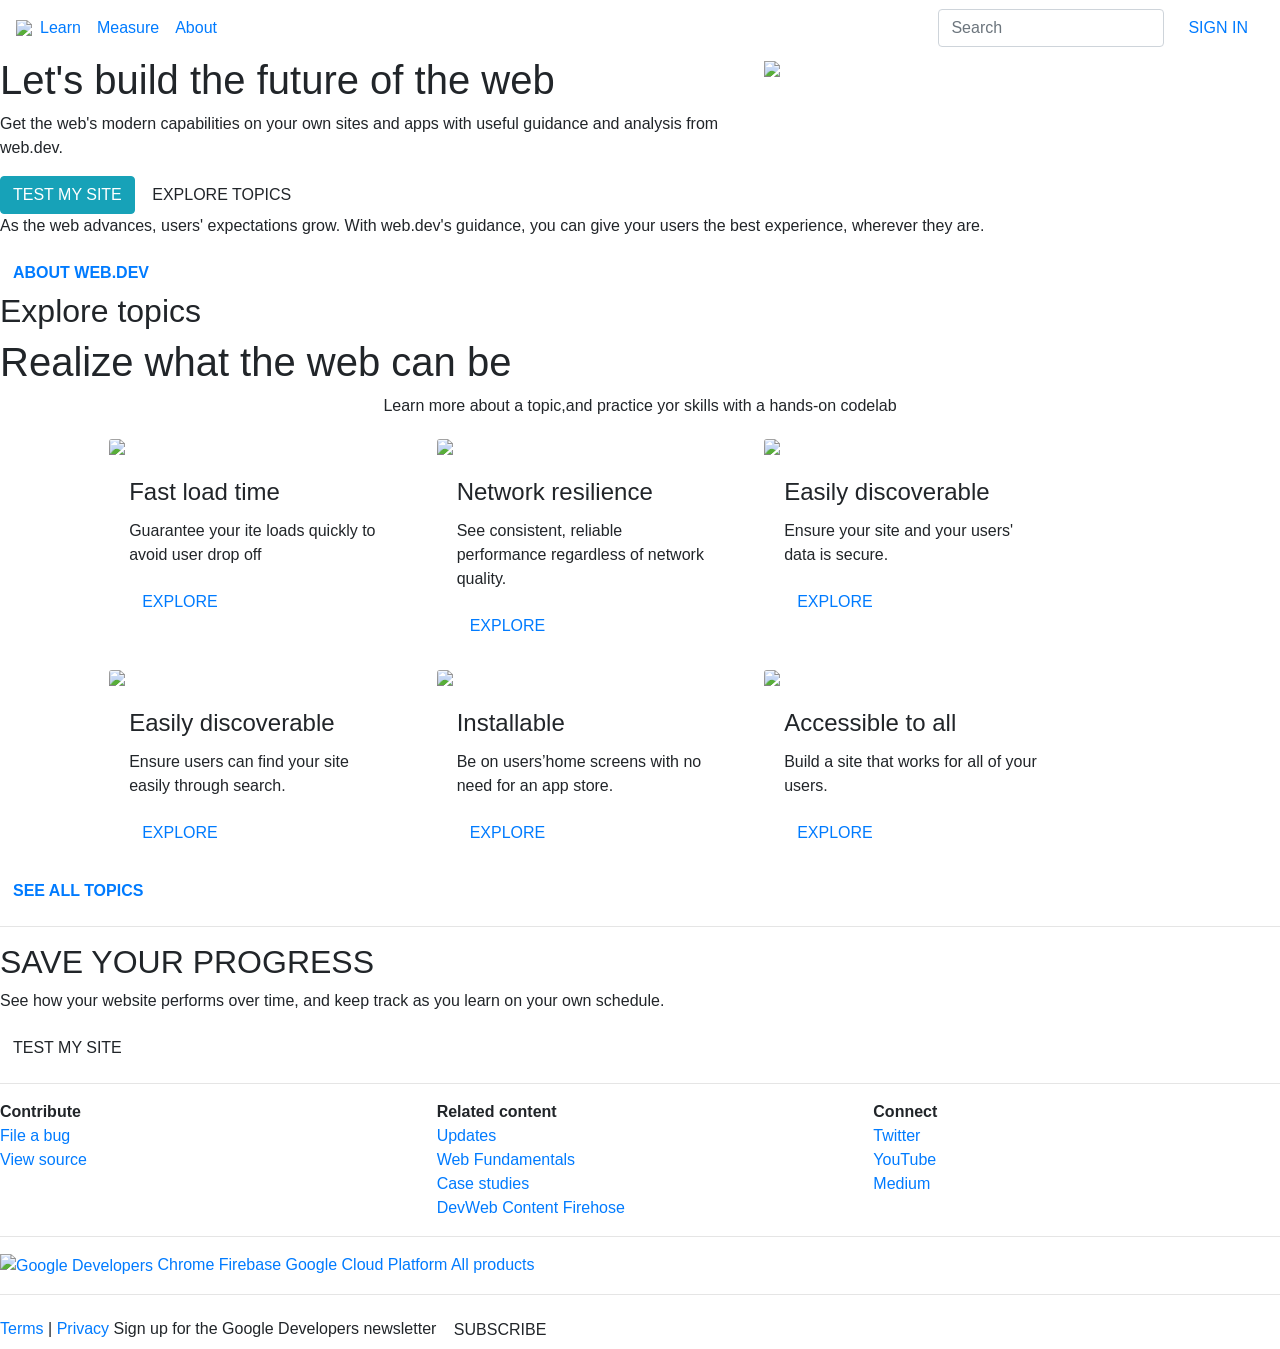
==== workshop02_singlepage.html @ cccabebf "Create workshop02_singlepage.html" ====
<!DOCTYPE html>
<html lang="en">

<head>
    <meta charset="UTF-8">
    <meta name="viewport" content="width=device-width, initial-scale=1.0">
    <meta http-equiv="X-UA-Compatible" content="ie=edge">
    <link rel="stylesheet" href="https://maxcdn.bootstrapcdn.com/bootstrap/4.3.1/css/bootstrap.min.css">
    <script src="https://ajax.googleapis.com/ajax/libs/jquery/3.3.1/jquery.min.js"></script>
    <script src="https://cdnjs.cloudflare.com/ajax/libs/popper.js/1.14.7/umd/popper.min.js"></script>
    <script src="https://maxcdn.bootstrapcdn.com/bootstrap/4.3.1/js/bootstrap.min.js"></script>
    <link rel="stylesheet" href="./styles.css">
    <title>Document</title>
</head>

<body>
    <nav class="navbar navbar-expand-lg">
        <img src="https://www.gstatic.com/devrel-devsite/vce97f98adf2db1ad785f4ccc90acabc99fc5d0ff04296926dcad5195c6971ff8/web/images/lockup.svg"
            class="devsite-site-logo""web.dev">
        <button class="navbar-toggler navbar-toggler-right" type="button" data-toggle="collapse" data-target="#navb">
            <span class="navbar-toggler-icon"></span>
        </button>
        <div class="collapse navbar-collapse" id="navb">
            <ul class="navbar-nav mr-auto nav-menu">
                <li class="nav-item">
                    <a class="nav-link" href="#">Learn</a>
                </li>
                <li class="nav-item">
                    <a class="nav-link" href="#">Measure</a>
                </li>
                <li class="nav-item">
                    <a class="nav-link " href="#">About</a>
                </li>
            </ul>
            <form class="form-inline my-2 my-lg-0">
                <input class="form-control mr-sm-2" type="text" placeholder="Search">
                <a class="nav-link " href="#">SIGN IN</a>
            </form>
        </div>
    </nav>
    <div class="row">
        <div class="col-sm-7 content-left">
            <h1 class="textbody">Let's build the future of the web</h1>
            <div>
                <p class="textbody">
                    Get the web's modern capabilities on your own sites and apps with useful guidance and analysis from
                    web.dev.
                </p>
            </div>
            <div>
                <button type="button" class="btn btn-info btnText ">TEST MY SITE</button>
                <button type="button" class="btn btn-default btnText">EXPLORE TOPICS</button>
            </div>
        </div>
        <div class="col-sm-5 content-right">
            <img src="https://dummyimage.com/700x700/000/fff">
        </div>
    </div>
    <div class="text-main mainbody content-main">
        <p class="main-text">As the web advances, users' expectations grow. With web.dev's guidance, you can give your
            users the best experience, wherever they are.</p>
        <b> <button type="button" class="btn btn-link">ABOUT WEB.DEV</b>
    </div>
    <div class="main-top bodypad">
        <h2 class="texttopics content-top">Explore topics</h2>
        <h1 class="textTop">Realize what the web can be</h1>
        <p style="text-align: center;">Learn more about a topic,and practice yor skills with a hands-on codelab</p>
        <div class="row card-row ">
            <div class="col-md-1">
            </div>
            <div class="col-sm-3 card-hover">
                <img class="card-img-top" src="https://dummyimage.com/310x208/000/fff">
                <div class="card-body">
                    <h4 class="card-title">Fast load time</h4>
                    <p class="card-text">Guarantee your ite loads quickly to avoid user drop off</p>
                    <button type="button" class="btn btn-link textcard">EXPLORE
                </div>
            </div>
            <div class="col-sm-3 card-hover">
                <img class="card-img-top" src="https://dummyimage.com/310x208/000/fff">
                <div class="card-body">
                    <h4 class="card-title">Network resilience</h4>
                    <p class="card-text">See consistent, reliable performance regardless of network quality.</p>
                    <button type="button" class="btn btn-link textcard">EXPLORE</button>
                </div>
            </div>
            <div class="col-sm-3 card-hover">
                <img class="card-img-top" src="https://dummyimage.com/310x208/000/fff">
                <div class="card-body">
                    <h4 class="card-title">Easily discoverable</h4>
                    <p class="card-text">Ensure your site and your users' data is secure.</p>
                    <button type="button" class="btn btn-link textcard">EXPLORE</button>
                </div>
            </div>
        </div>
        <div class="row card-row ">
            <div class="col-sm-1"></div>
            <div class="col-sm-3 card-hover">
                <img class="card-img-top" src="https://dummyimage.com/310x208/000/fff">
                <div class="card-body">
                    <h4 class="card-title">Easily discoverable</h4>
                    <p class="card-text">Ensure users can find your site easily through search.</p>
                    <button type="button" class="btn btn-link textcard">EXPLORE</button>
                </div>
            </div>
            <div class="col-sm-3 card-hover ">
                <img class="card-img-top" src="https://dummyimage.com/310x208/000/fff">
                <div class="card-body">
                    <h4 class="card-title">Installable</h4>
                    <p class="card-text">Be on users’home screens with no need for an app store.</p>
                    <button type="button" class="btn btn-link textcard">EXPLORE</button>
                </div>
            </div>
            <div class="col-sm-3 card-hover">
                <img class="card-img-top" src="https://dummyimage.com/310x208/000/fff">
                <div class="card-body">
                    <h4 class="card-title">Accessible to all</h4>
                    <p class="card-text">Build a site that works for all of your users.</p>
                    <button type="button" class="btn btn-link textcard">EXPLORE</button>
                </div>
            </div>
        </div>
        <div class="row">
            <div class="col-sm-10 btnfoot">
                <button type="button" class="btn btn-link textcard  "><b>SEE ALL TOPICS</b></button>
            </div>
        </div>
        <div class="bodyPad">
            <hr>
        </div>
        <div>
            <h2 class="texttopics top">SAVE YOUR PROGRESS</h2>
            <p class="footText">See how your website performs over time, and keep track as you learn on your own
                schedule.</p>
        </div>
        <div class="btntxt">
            <button type="button" class="btn  btntext ">TEST MY SITE</button>
        </div>
        <div class="hrTop">
            <hr>
        </div>
        <div class="row textCon">
            <div class="col-sm-4">
                <div>
                    <b>Contribute</b>
                </div>
                <div class="textLink">
                    <a href="javascript:void(0)">File a bug</a>
                </div>
                <div class="textLink">
                    <a href="javascript:void(0)">View source</a>
                </div>
            </div>
            <div class="col-sm-4">
                <div>
                    <b>Related content</b>
                </div>
                <div class="textLink">
                    <a href="javascript:void(0)">Updates</a>
                </div>
                <div class="textLink">
                    <a href="javascript:void(0)">Web Fundamentals</a>
                </div>
                <div class="textLink">
                    <a href="javascript:void(0)">Case studies</a>
                </div>
                <div class="textLink">
                    <a href="javascript:void(0)">DevWeb Content Firehose</a>
                </div>
            </div>
            <div class="col-sm-4">
                <div>
                    <b>Connect</b>
                </div>
                <div class="textLink">
                    <a href="javascript:void(0)">Twitter</a>
                </div>
                <div class="textLink">
                    <a href="javascript:void(0)">YouTube</a>
                </div>
                <div class="textLink">
                    <a href="javascript:void(0)">Medium</a>
                </div>

            </div>
        </div>
        <div class="footer">
            <hr>
            <div>
                <a href="javascript:void(0)"><img
                        src="https://developers.google.com/_static/1b4cdcc832/images/redesign-14/lockup-color.png"
                        class="devsite-site-logo" alt="Google Developers"></a>
                <a class="padfoot" href="javascript:void(0)">Chrome</a>
                <a class="padfoot" href="javascript:void(0)">Firebase</a>
                <a class="padfoot" href="javascript:void(0)">Google Cloud Platform</a>
                <a class="padfoot" href="javascript:void(0)">All products</a>
            </div>
            <hr>
        </div>
        <div class="foot">
                <a  href="javascript:void(0)">Terms</a>
                <a class="borderR">|</a>
                <a href="javascript:void(0)">Privacy</a>
                <a class="ft">Sign up for the Google Developers newsletter</a>
                <button type="button" class="btn  btntext ">SUBSCRIBE</button>
                   
                    
        </div>
</div>
</body>

</html>
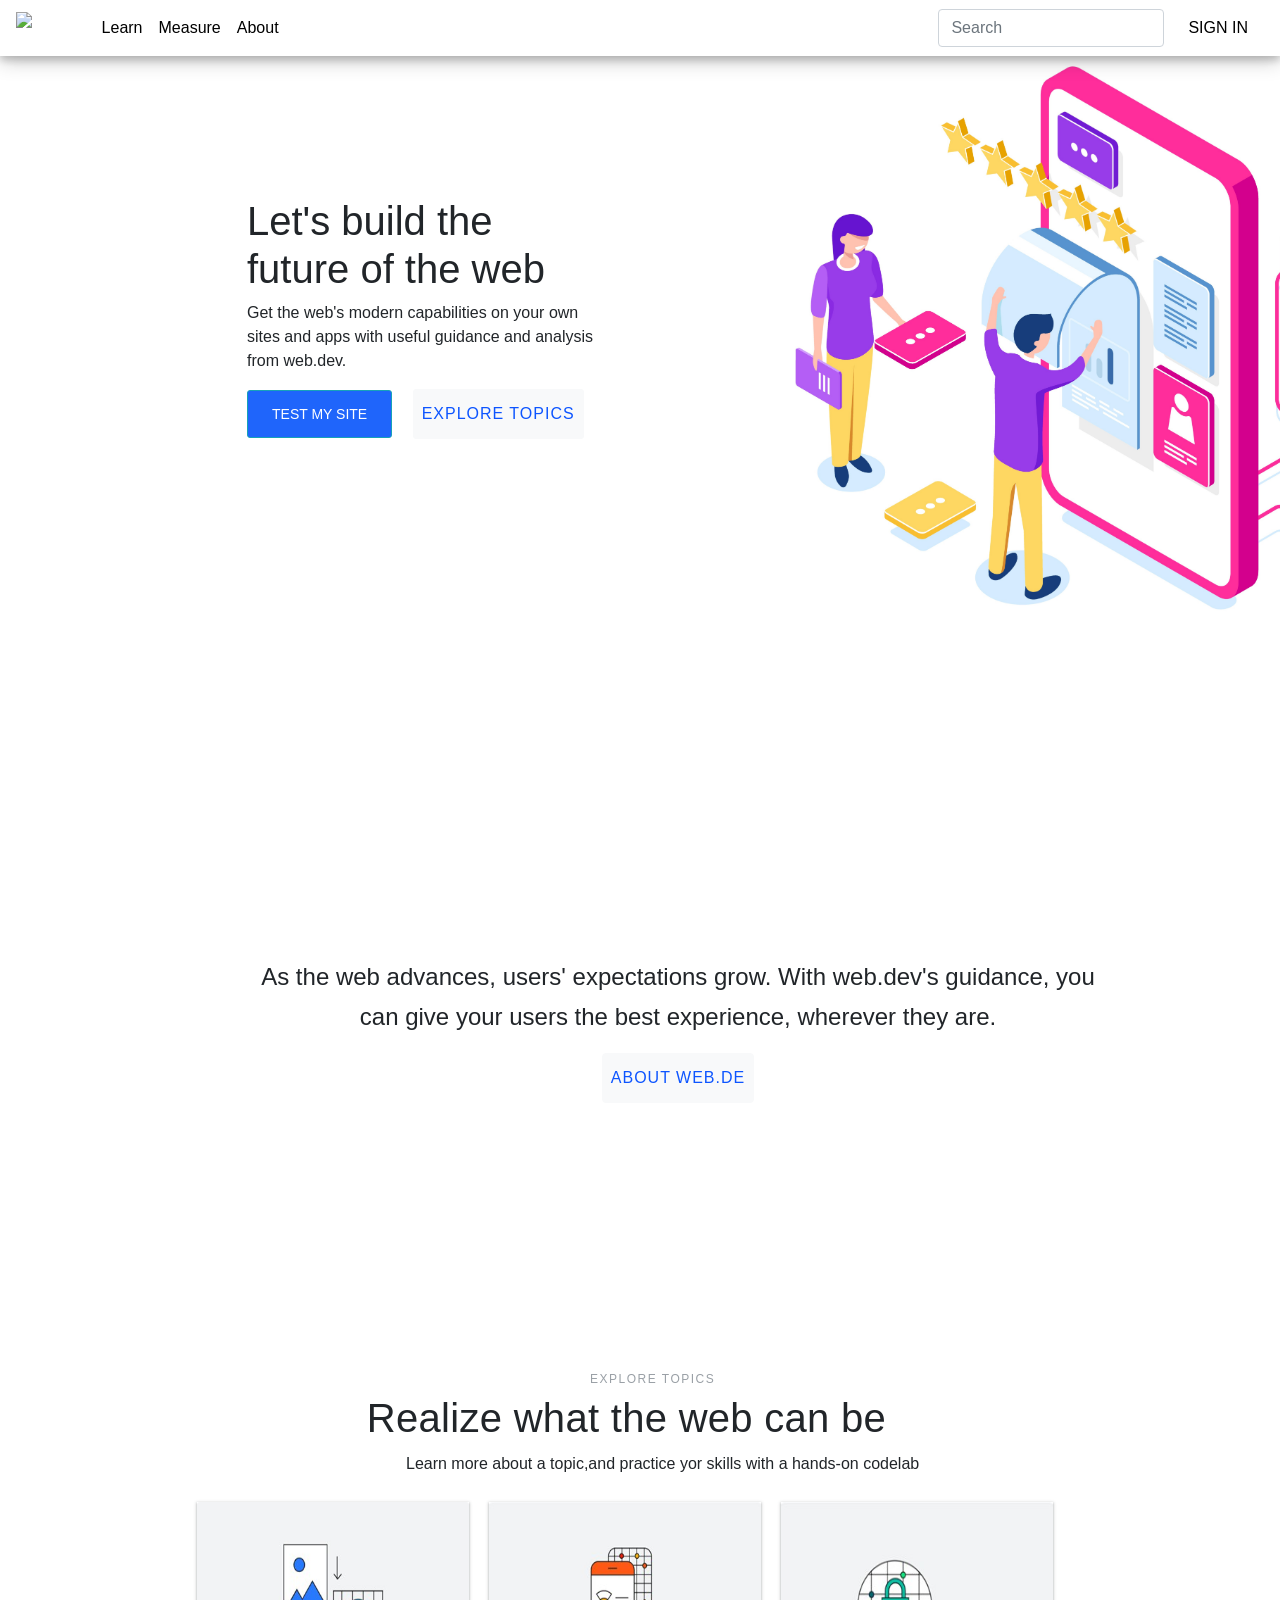
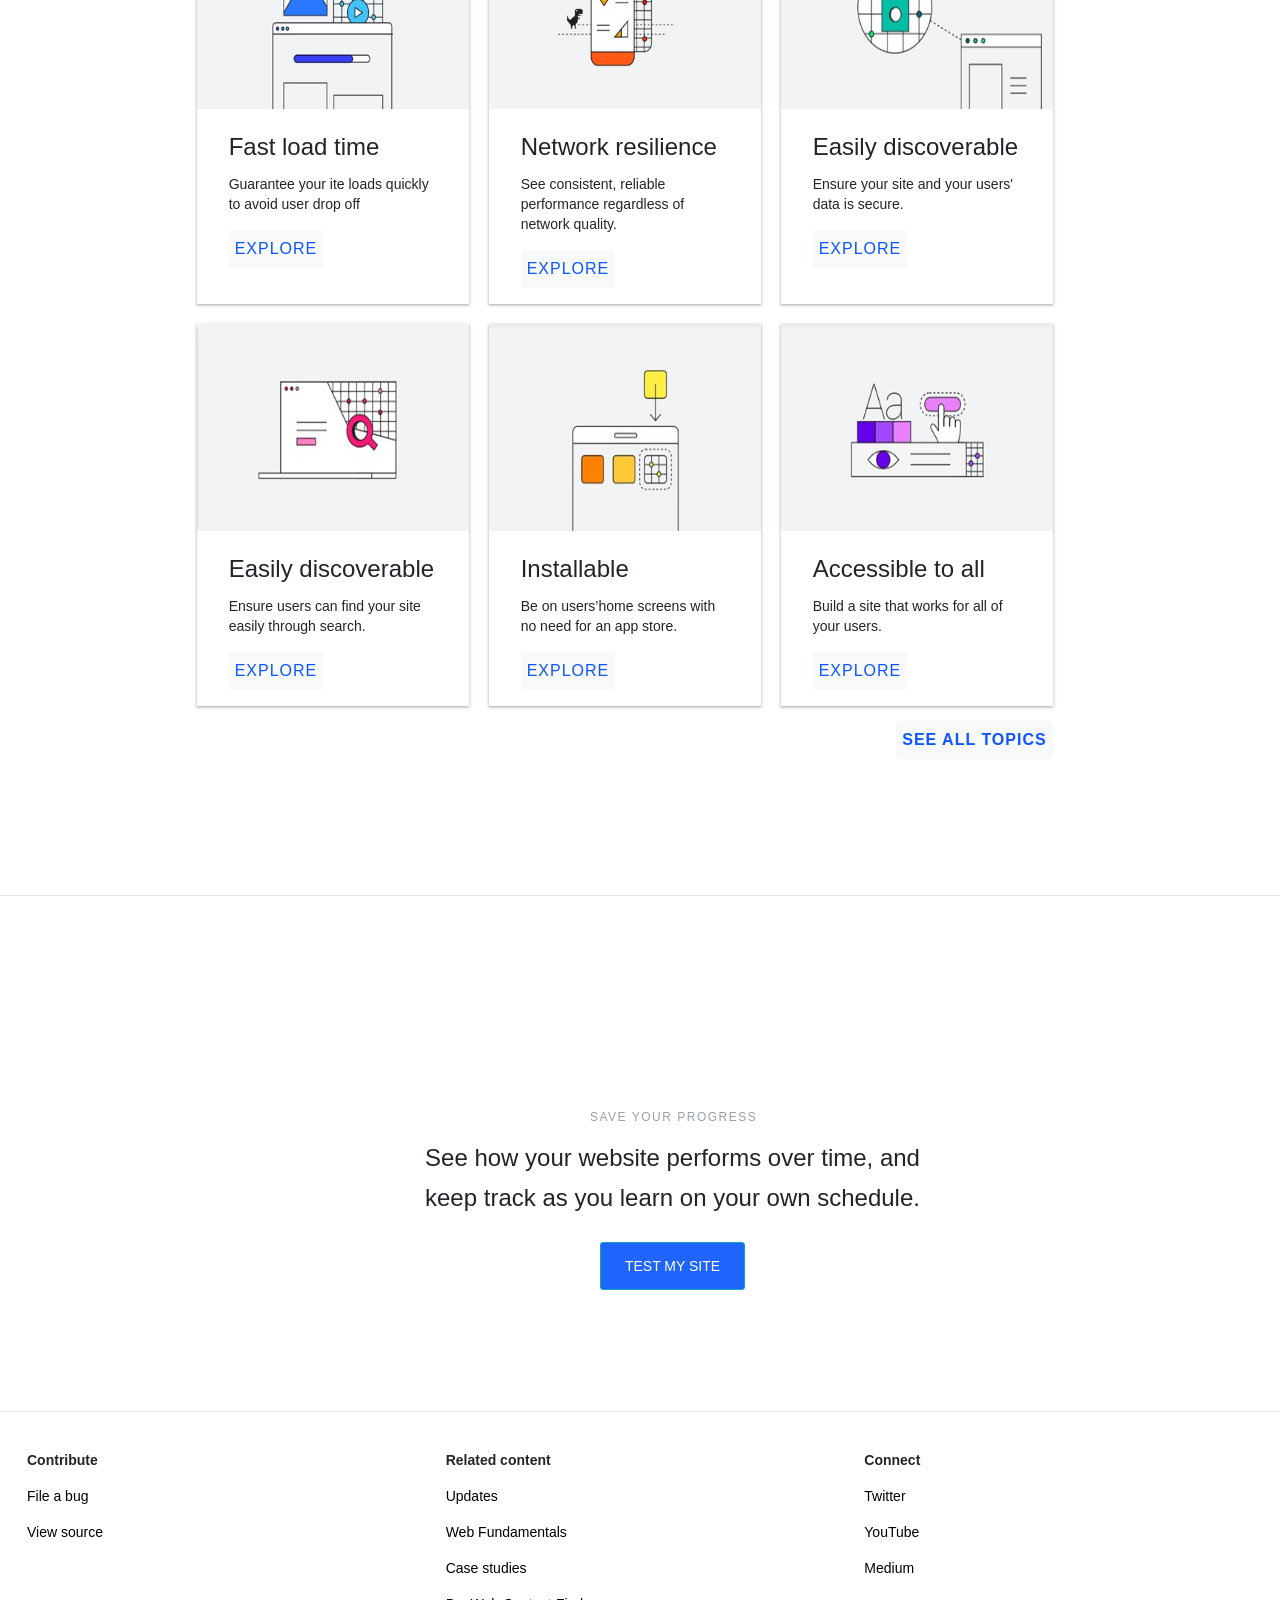
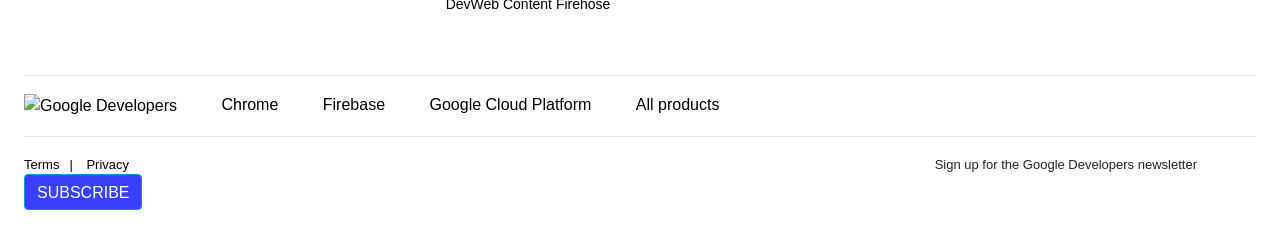
==== commit e2b7ee02: "." ====
--- a/workshop02_singlepage.html
+++ b/workshop02_singlepage.html
@@ -16,7 +16,7 @@
 <body>
     <nav class="navbar navbar-expand-lg">
         <img src="https://www.gstatic.com/devrel-devsite/vce97f98adf2db1ad785f4ccc90acabc99fc5d0ff04296926dcad5195c6971ff8/web/images/lockup.svg"
-            class="devsite-site-logo""web.dev">
+            class="devsite-site-logo">
         <button class="navbar-toggler navbar-toggler-right" type="button" data-toggle="collapse" data-target="#navb">
             <span class="navbar-toggler-icon"></span>
         </button>
@@ -49,80 +49,82 @@
             </div>
             <div>
                 <button type="button" class="btn btn-info btnText ">TEST MY SITE</button>
-                <button type="button" class="btn btn-default btnText">EXPLORE TOPICS</button>
+                <button type="button" class="btn btn-default btn-light">EXPLORE TOPICS</button>
             </div>
         </div>
         <div class="col-sm-5 content-right">
-            <img src="https://dummyimage.com/700x700/000/fff">
+            <img class="imgh" src="img7.jpg">
         </div>
     </div>
     <div class="text-main mainbody content-main">
         <p class="main-text">As the web advances, users' expectations grow. With web.dev's guidance, you can give your
             users the best experience, wherever they are.</p>
-        <b> <button type="button" class="btn btn-link">ABOUT WEB.DEV</b>
+        <button type="button" class="btn btn-light">ABOUT WEB.DE</button>
+
     </div>
     <div class="main-top bodypad">
         <h2 class="texttopics content-top">Explore topics</h2>
         <h1 class="textTop">Realize what the web can be</h1>
-        <p style="text-align: center;">Learn more about a topic,and practice yor skills with a hands-on codelab</p>
+        <p style="padding-left: 406px;">Learn more about a topic,and practice yor skills with a hands-on codelab</p>
         <div class="row card-row ">
             <div class="col-md-1">
             </div>
             <div class="col-sm-3 card-hover">
-                <img class="card-img-top" src="https://dummyimage.com/310x208/000/fff">
+                <img class="card-img-top " src="img1.jpg">
                 <div class="card-body">
                     <h4 class="card-title">Fast load time</h4>
                     <p class="card-text">Guarantee your ite loads quickly to avoid user drop off</p>
-                    <button type="button" class="btn btn-link textcard">EXPLORE
-                </div>
-            </div>
-            <div class="col-sm-3 card-hover">
-                <img class="card-img-top" src="https://dummyimage.com/310x208/000/fff">
+                    <button type="button" class="btn btn-light textCard">EXPLORE</button>
+                </div>
+            </div>
+            <div class="col-sm-3 card-hover">
+                <img class="card-img-top" src="img2.jpg">
                 <div class="card-body">
                     <h4 class="card-title">Network resilience</h4>
                     <p class="card-text">See consistent, reliable performance regardless of network quality.</p>
-                    <button type="button" class="btn btn-link textcard">EXPLORE</button>
-                </div>
-            </div>
-            <div class="col-sm-3 card-hover">
-                <img class="card-img-top" src="https://dummyimage.com/310x208/000/fff">
+                    <button type="button" class="btn btn-light textCard">EXPLORE</button>
+                </div>
+            </div>
+            <div class="col-sm-3 card-hover">
+                <img class="card-img-top" src="img3.jpg">
                 <div class="card-body">
                     <h4 class="card-title">Easily discoverable</h4>
                     <p class="card-text">Ensure your site and your users' data is secure.</p>
-                    <button type="button" class="btn btn-link textcard">EXPLORE</button>
+                    <button type="button" class="btn btn-light textCard">EXPLORE</button>
                 </div>
             </div>
         </div>
         <div class="row card-row ">
             <div class="col-sm-1"></div>
             <div class="col-sm-3 card-hover">
-                <img class="card-img-top" src="https://dummyimage.com/310x208/000/fff">
+                <img class="card-img-top" src="img4.jpg">
                 <div class="card-body">
                     <h4 class="card-title">Easily discoverable</h4>
                     <p class="card-text">Ensure users can find your site easily through search.</p>
-                    <button type="button" class="btn btn-link textcard">EXPLORE</button>
+                    <button type="button" class="btn btn-light textCard">EXPLORE</button>
                 </div>
             </div>
             <div class="col-sm-3 card-hover ">
-                <img class="card-img-top" src="https://dummyimage.com/310x208/000/fff">
+                <img class="card-img-top" src="img5.jpg">
                 <div class="card-body">
                     <h4 class="card-title">Installable</h4>
                     <p class="card-text">Be on users’home screens with no need for an app store.</p>
-                    <button type="button" class="btn btn-link textcard">EXPLORE</button>
-                </div>
-            </div>
-            <div class="col-sm-3 card-hover">
-                <img class="card-img-top" src="https://dummyimage.com/310x208/000/fff">
+                    <button type="button" class="btn btn-light textCard">EXPLORE</button>
+                </div>
+            </div>
+            <div class="col-sm-3 card-hover">
+                <img class="card-img-top" src="img6.jpg">
                 <div class="card-body">
                     <h4 class="card-title">Accessible to all</h4>
                     <p class="card-text">Build a site that works for all of your users.</p>
-                    <button type="button" class="btn btn-link textcard">EXPLORE</button>
+                    <button type="button" class="btn btn-light textCard">EXPLORE</button>
                 </div>
             </div>
         </div>
         <div class="row">
             <div class="col-sm-10 btnfoot">
-                <button type="button" class="btn btn-link textcard  "><b>SEE ALL TOPICS</b></button>
+
+                <button type="button" class="btn btn-light textCard  "><b>SEE ALL TOPICS</b></button>
             </div>
         </div>
         <div class="bodyPad">
@@ -134,7 +136,8 @@
                 schedule.</p>
         </div>
         <div class="btntxt">
-            <button type="button" class="btn  btntext ">TEST MY SITE</button>
+            <button type="button" class="btn btn-info btnText ">TEST MY SITE</button>
+
         </div>
         <div class="hrTop">
             <hr>
@@ -145,10 +148,10 @@
                     <b>Contribute</b>
                 </div>
                 <div class="textLink">
-                    <a href="javascript:void(0)">File a bug</a>
-                </div>
-                <div class="textLink">
-                    <a href="javascript:void(0)">View source</a>
+                    <a href="#">File a bug</a>
+                </div>
+                <div class="textLink">
+                    <a href="#">View source</a>
                 </div>
             </div>
             <div class="col-sm-4">
@@ -156,16 +159,16 @@
                     <b>Related content</b>
                 </div>
                 <div class="textLink">
-                    <a href="javascript:void(0)">Updates</a>
-                </div>
-                <div class="textLink">
-                    <a href="javascript:void(0)">Web Fundamentals</a>
-                </div>
-                <div class="textLink">
-                    <a href="javascript:void(0)">Case studies</a>
-                </div>
-                <div class="textLink">
-                    <a href="javascript:void(0)">DevWeb Content Firehose</a>
+                    <a href="#">Updates</a>
+                </div>
+                <div class="textLink">
+                    <a href="#">Web Fundamentals</a>
+                </div>
+                <div class="textLink">
+                    <a href="#">Case studies</a>
+                </div>
+                <div class="textLink">
+                    <a href="#">DevWeb Content Firehose</a>
                 </div>
             </div>
             <div class="col-sm-4">
@@ -173,13 +176,13 @@
                     <b>Connect</b>
                 </div>
                 <div class="textLink">
-                    <a href="javascript:void(0)">Twitter</a>
-                </div>
-                <div class="textLink">
-                    <a href="javascript:void(0)">YouTube</a>
-                </div>
-                <div class="textLink">
-                    <a href="javascript:void(0)">Medium</a>
+                    <a href="#">Twitter</a>
+                </div>
+                <div class="textLink">
+                    <a href="#">YouTube</a>
+                </div>
+                <div class="textLink">
+                    <a href="#">Medium</a>
                 </div>
 
             </div>
@@ -187,26 +190,23 @@
         <div class="footer">
             <hr>
             <div>
-                <a href="javascript:void(0)"><img
+                <a href="#"><img
                         src="https://developers.google.com/_static/1b4cdcc832/images/redesign-14/lockup-color.png"
                         class="devsite-site-logo" alt="Google Developers"></a>
-                <a class="padfoot" href="javascript:void(0)">Chrome</a>
-                <a class="padfoot" href="javascript:void(0)">Firebase</a>
-                <a class="padfoot" href="javascript:void(0)">Google Cloud Platform</a>
-                <a class="padfoot" href="javascript:void(0)">All products</a>
+                <a class="padfoot" href="#">Chrome</a>
+                <a class="padfoot" href="#">Firebase</a>
+                <a class="padfoot" href="#">Google Cloud Platform</a>
+                <a class="padfoot" href="#">All products</a>
             </div>
             <hr>
         </div>
         <div class="foot">
-                <a  href="javascript:void(0)">Terms</a>
-                <a class="borderR">|</a>
-                <a href="javascript:void(0)">Privacy</a>
-                <a class="ft">Sign up for the Google Developers newsletter</a>
-                <button type="button" class="btn  btntext ">SUBSCRIBE</button>
-                   
-                    
-        </div>
-</div>
+            <a href="#" class="link-group">Terms</a>
+            <a href="#">Privacy</a>
+            <span class="ft">Sign up for the Google Developers newsletter</span>
+            <button type="button" class="btn btntext">SUBSCRIBE</button>
+        </div>
+    </div>
 </body>
 
 </html>
--- a/styles.css
+++ b/styles.css
@@ -0,0 +1,340 @@
+a {
+    color: black;
+}
+
+a:hover {
+    color: blue;
+    text-decoration: none;
+}
+
+.navbar {
+    position: fixed;
+    background-color: #fff;
+    z-index: 1;
+    width: 100%;
+    top: 0;
+    border-width: 0 0 1px;
+    box-shadow: 0 4px 8px 0 rgba(0, 0, 0, 0.2), 0 6px 20px 0 rgba(0, 0, 0, 0.19);
+}
+
+.nav-menu {
+    margin-left: 5%;
+}
+
+.content-left {
+    padding: 15% 0 0 20%;
+}
+
+.textbody {
+    width: 70%;
+}
+
+.text {
+    margin-left: 274px;
+    line-height: 2;
+}
+
+.btn {
+    background-color: #1f65fb;
+    color: #fff;
+    height: 36px;
+    width: 106;
+}
+
+.btnText {
+    height: 49px;
+    background-color: #1f65fb;
+    color: #fff;
+    font: 500 14px/36px Roboto, sans-serif;
+    padding: 16px 24px;
+    text-transform: uppercase;
+    line-height: 1;
+    width: auto;
+    height: auto;
+    border-radius: 3px;
+}
+
+.btntext:hover {
+    color: #fff;
+    background-color: #1F65FB;
+}
+
+.btn-default {
+    color: #333;
+    background-color: #fff;
+    border-color: #ccc;
+    margin-left: 16px;
+    padding: 16px 24px;
+    text-transform: uppercase;
+    line-height: 1;
+    width: auto;
+    height: auto;
+    border-radius: 3px;
+}
+
+.btn-default:hover {
+    color: #8240FF;
+    background-color: #DEE8FF;
+}
+
+.main-text {
+    font: 300 24px/40px Google Sans, sans-serif;
+    margin: 16px 0;
+    padding: 0;
+}
+
+.mainbody {
+    padding-left: 0;
+    padding-right: 0;
+    max-width: 842px;
+}
+
+.text-main {
+    text-align: center;
+    margin-left: auto;
+    margin-right: auto;
+}
+
+.content-main {
+    padding-top: 237px;
+    margin-left: 257px;
+}
+
+.btn-light {
+    color: #0D55FF;
+    background-color: #f8f9fa;
+    border-color: #f8f9fa;
+    padding: 16px 8px;
+    letter-spacing: 1px;
+    line-height: 1;
+    height: auto;
+    width: auto;
+}
+
+.btn-light:hover {
+    color: #7140FF;
+}
+
+.main-top {
+    padding-top: 120px;
+    padding-bottom: 120px;
+}
+
+.texttopics {
+    font: 500 12px/10px Roboto, sans-serif;
+    letter-spacing: 1.5px;
+    text-transform: uppercase;
+    color: #9aa0a6;
+    margin: 0 0 6px;
+    padding-left: 590px;
+}
+
+.content-top {
+    padding-top: 151px;
+}
+
+.textTop {
+    font: Google Sans, sans-serif;
+    letter-spacing: 0.29px;
+    margin: 10px;
+    text-align: center;
+    padding-right: 27px;
+}
+
+.cardPad {
+    margin-left: 194;
+}
+
+.card-body {
+    -ms-flex: 1 1 auto;
+    flex: 1 1 auto;
+    padding: 24px 32px 16px;
+    margin: 0;
+    font-family: font 400 16px/24px Roboto, sans-serif;
+    font-size: 14px;
+    font-weight: 400;
+    line-height: 20px;
+    color: #212529;
+    text-align: left;
+}
+
+.card-title {
+    margin-bottom: .75rem;
+}
+
+h4 {
+    font-size: 1.5rem;
+}
+
+.p {
+    margin-top: 0;
+    margin-bottom: 1rem;
+}
+
+.textCard {
+    padding: 10px 5px 10px;
+}
+
+.card-img-top {
+    width: 100%;
+     height: 207px; 
+    border-top-left-radius: calc(.25rem - 1px);
+    border-top-right-radius: calc(.25rem - 1px);
+}
+.imgh{
+    height: 704px;
+}
+.textcard {
+    padding: 0;
+}
+
+.card-row {
+    width: 90%;
+    margin-left: auto;
+    margin-right: auto;
+    padding-left: 32px;
+    padding-right: 32px;
+}
+
+.card-hover {
+    box-shadow: 0 1px 2px 0 rgba(60, 64, 67, .3), 0 1px 3px 1px rgba(60, 64, 67, .15);
+    margin: 10px;
+    padding: 0;
+}
+
+.cardbody {
+    padding-left: 32px;
+    padding-right: 32px;
+}
+
+.btnfoot {
+    text-align: right;
+    padding-right: 24px;
+    margin-top: 5px;
+}
+
+.bodyPad {
+    padding-top: 120px;
+    padding-bottom: 120px;
+}
+
+.bodypad {
+    padding-top: 120px;
+    padding-bottom: 24px;
+}
+
+.hr {
+    margin: 48px 0 72px;
+    border: 0;
+    height: 1px;
+    width: 100%;
+    background: #dadce0;
+}
+
+.top {
+    padding-top: 80px;
+}
+
+.footText {
+    max-width: 505px;
+    font: 300 24px/40px Google Sans, sans-serif;
+    text-align: center;
+    margin: 16px 0 24px;
+    margin-left: 420px;
+}
+
+.btntext:hover {
+    color: white;
+    background-color: #039be5;
+}
+
+.btntext {
+    color: #fff;
+    background-color: #3740FF;
+    border-color: #039be5;
+}
+.btnlast{
+        color: #fff;
+        background-color: #3740FF;
+        border-color: #039be5;
+        font: 500 12px/36px Roboto,sans-serif,bold;
+        padding: 0 16px;
+        text-transform: uppercase;
+    
+}
+.btnlast:hover{
+    color: white;
+    background-color: #039be5;
+}
+
+.btntxt {
+    max-width: 505px;
+    font : 500 13px/36px Roboto,sans-serif;
+    text-align: center;
+    margin: 16px 0 24px;
+    margin-left: 420px;
+}
+
+.hrTop {
+    margin-top: 121px;
+}
+
+.textCon {
+    font: 500 14px/16px Roboto, sans-serif;
+    margin: 0px;
+    padding: 24px 12px;
+}
+
+.textLink {
+    margin-top: 20px;
+    font: 16px;
+}
+
+.devsite-site-logo {
+    height: 32px;
+    margin: 2px 0;
+}
+
+.footer {
+    margin: 0 24px;
+    padding: 23px 0 2px;
+}
+
+.padfoot {
+    margin-left: 40px;
+    font: 16px;
+}
+
+.borderR {
+    margin: 8px 8px;
+}
+
+.foot {
+    margin: 0 24px;
+    font-size: 13px;
+}
+
+.ft {
+    margin-left: 802px;
+    margin-right: 16px;
+}
+
+.link-group::after {
+    content: "|";
+    margin: 0 10px;
+}
+.btnText:hover{
+    color: white;
+    background-color: #039be5;
+}
+.search{
+    position: absolute;
+    right: -80px;
+    transition: 0.3s;
+    padding: 15px;
+    width: 100px;
+    text-decoration: none;
+    font-size: 20px;
+    color: gray;
+    border-radius: 0 5px 5px 0;
+}
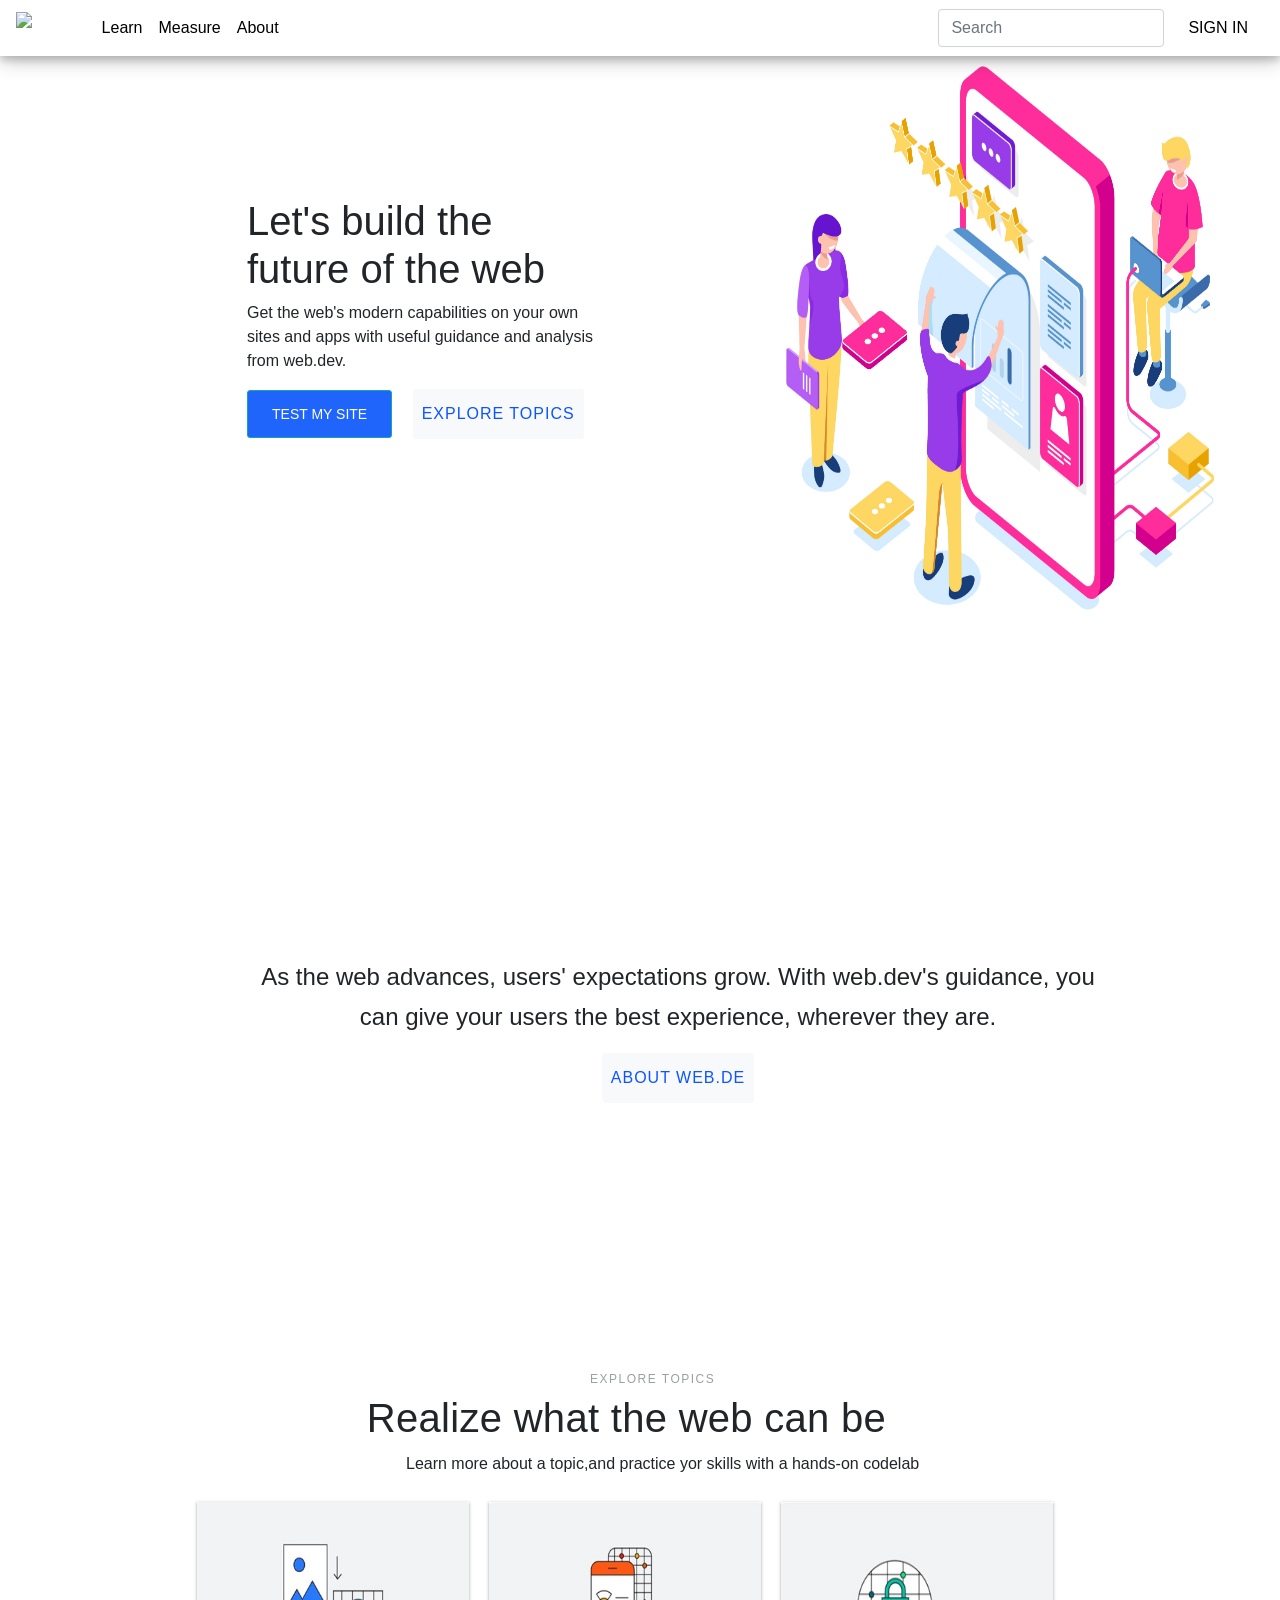
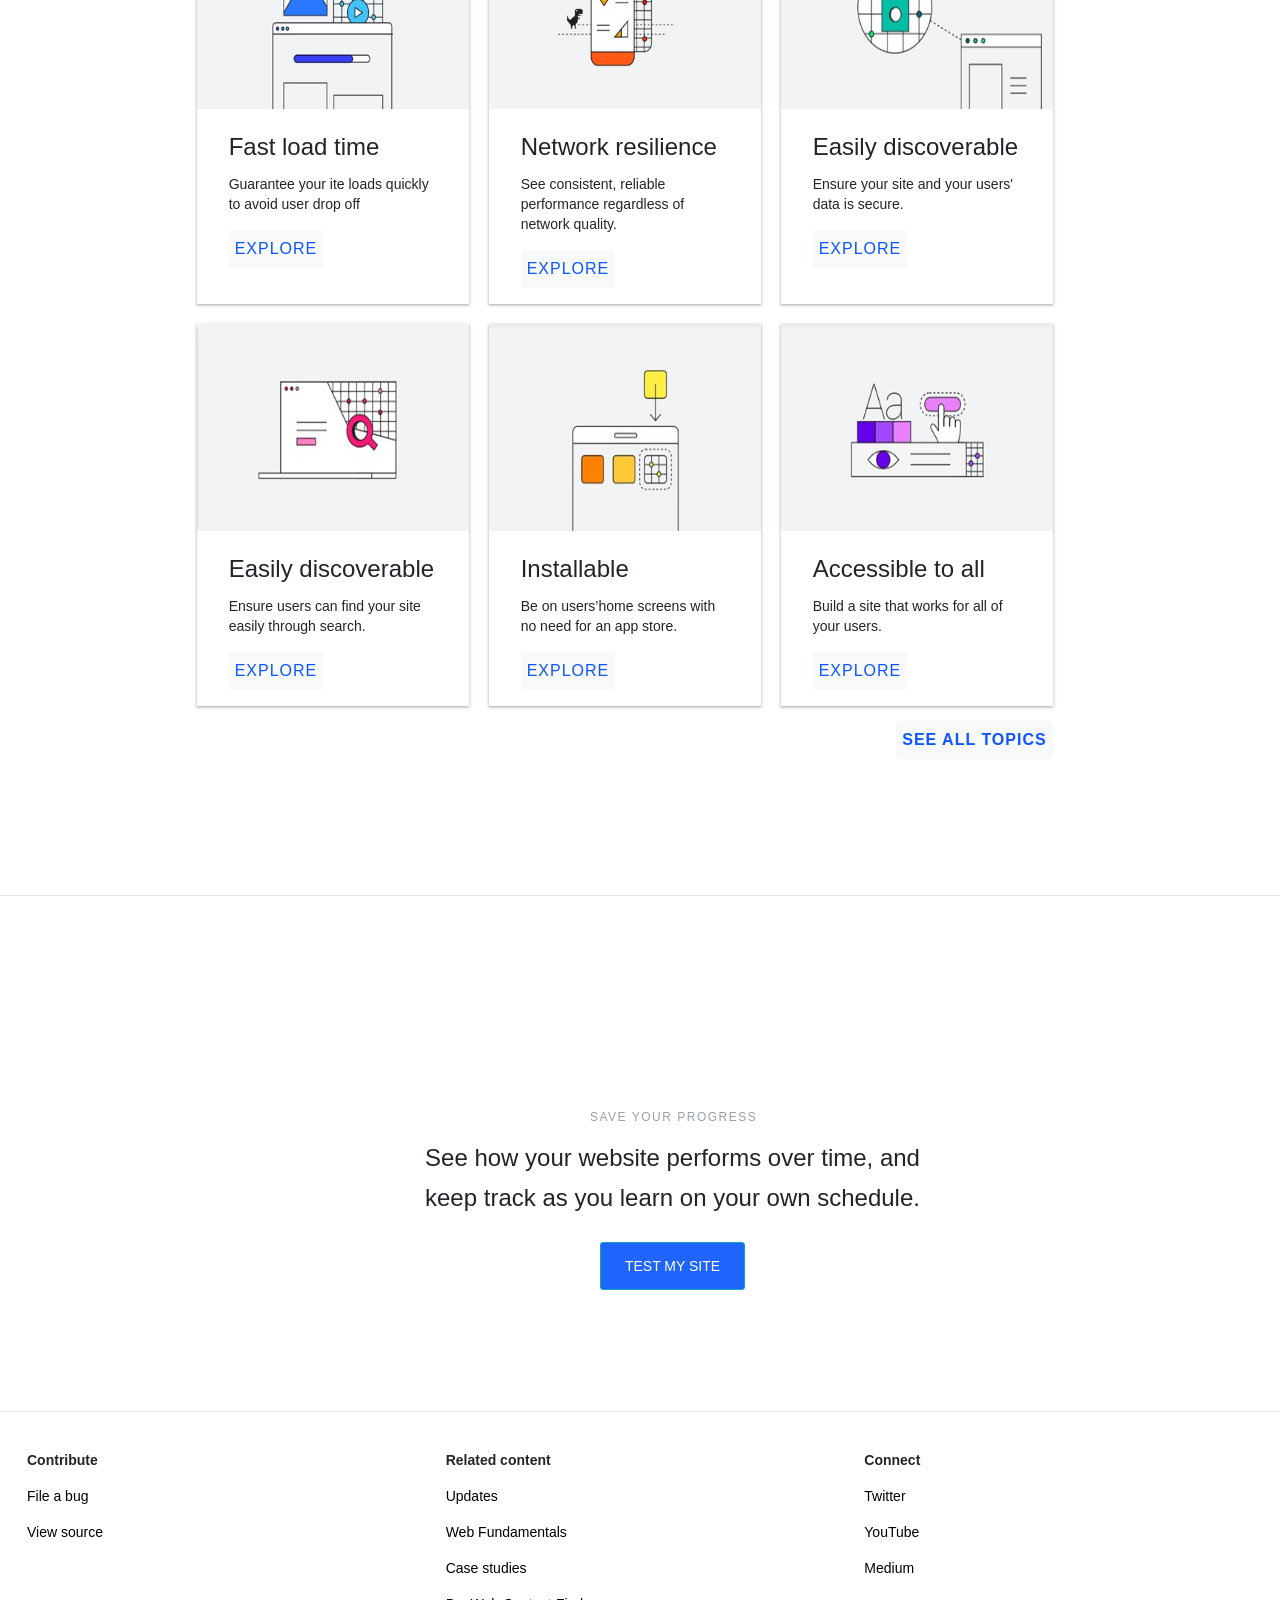
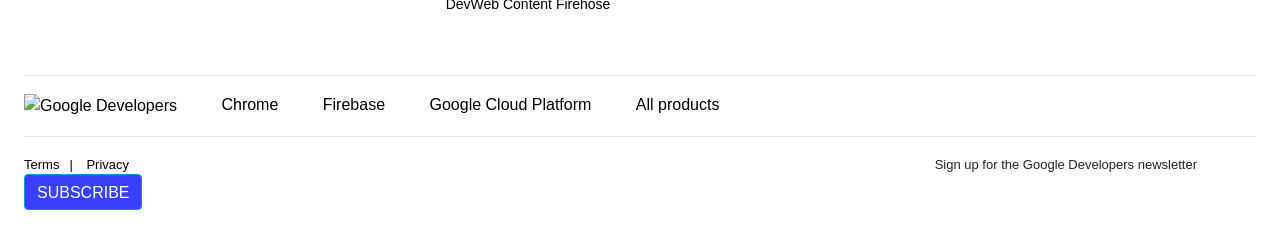
==== commit 7f4f8343: ". ." ====
--- a/workshop02_singlepage.html
+++ b/workshop02_singlepage.html
@@ -10,11 +10,12 @@
     <script src="https://cdnjs.cloudflare.com/ajax/libs/popper.js/1.14.7/umd/popper.min.js"></script>
     <script src="https://maxcdn.bootstrapcdn.com/bootstrap/4.3.1/js/bootstrap.min.js"></script>
     <link rel="stylesheet" href="./styles.css">
+    <link rel="stylesheet" media="mediatype and|not|only (expressions)" href="test.css">
     <title>Document</title>
 </head>
 
 <body>
-    <nav class="navbar navbar-expand-lg">
+    <nav class="navbar recponsive navbar-expand-lg test">
         <img src="https://www.gstatic.com/devrel-devsite/vce97f98adf2db1ad785f4ccc90acabc99fc5d0ff04296926dcad5195c6971ff8/web/images/lockup.svg"
             class="devsite-site-logo">
         <button class="navbar-toggler navbar-toggler-right" type="button" data-toggle="collapse" data-target="#navb">
@@ -31,9 +32,10 @@
                 <li class="nav-item">
                     <a class="nav-link " href="#">About</a>
                 </li>
+                <a href="javascript:void(0);" style="font-size:15px;" class="icon" onclick="myFunction()">☰</a>
             </ul>
             <form class="form-inline my-2 my-lg-0">
-                <input class="form-control mr-sm-2" type="text" placeholder="Search">
+                <input class="form-control mr-sm-2 focuslong" type="text" placeholder="Search">
                 <a class="nav-link " href="#">SIGN IN</a>
             </form>
         </div>
--- a/styles.css
+++ b/styles.css
@@ -1,3 +1,9 @@
+@media screen and (min-width: 200px) and (max-height:800px) {
+    .test {
+        font-size: 14pt;
+    }
+}
+
 a {
     color: black;
 }
@@ -176,14 +182,18 @@
 }
 
 .card-img-top {
+    max-width: 100%;
     width: 100%;
-     height: 207px; 
+    height: 207px;
     border-top-left-radius: calc(.25rem - 1px);
     border-top-right-radius: calc(.25rem - 1px);
 }
-.imgh{
+
+.imgh {
     height: 704px;
-}
+    max-width: 100%;
+}
+
 .textcard {
     padding: 0;
 }
@@ -253,23 +263,24 @@
     background-color: #3740FF;
     border-color: #039be5;
 }
-.btnlast{
-        color: #fff;
-        background-color: #3740FF;
-        border-color: #039be5;
-        font: 500 12px/36px Roboto,sans-serif,bold;
-        padding: 0 16px;
-        text-transform: uppercase;
-    
-}
-.btnlast:hover{
+
+.btnlast {
+    color: #fff;
+    background-color: #3740FF;
+    border-color: #039be5;
+    font: 500 12px/36px Roboto, sans-serif, bold;
+    padding: 0 16px;
+    text-transform: uppercase;
+}
+
+.btnlast:hover {
     color: white;
     background-color: #039be5;
 }
 
 .btntxt {
     max-width: 505px;
-    font : 500 13px/36px Roboto,sans-serif;
+    font: 500 13px/36px Roboto, sans-serif;
     text-align: center;
     margin: 16px 0 24px;
     margin-left: 420px;
@@ -323,11 +334,13 @@
     content: "|";
     margin: 0 10px;
 }
-.btnText:hover{
+
+.btnText:hover {
     color: white;
     background-color: #039be5;
 }
-.search{
+
+.search {
     position: absolute;
     right: -80px;
     transition: 0.3s;
@@ -338,3 +351,16 @@
     color: gray;
     border-radius: 0 5px 5px 0;
 }
+
+.focuslong {
+    width: 100px;
+    transition: width 2s;
+}
+
+.focuslong:focus {
+    width: 500px;
+}
+
+.navbar .icon {
+    display: none;
+}
--- a/test.css
+++ b/test.css
@@ -0,0 +1,200 @@
+.container {
+    margin-top: 20px;
+}
+
+.topicHeader {
+    text-align: center;
+    border-bottom: 3px solid black;
+    width: 100%;
+    margin: 20px auto 5px;
+}
+
+.box {
+    width: 500px;
+    border: 1px solid black;
+    padding-top: 10px!important;
+    text-align: center;
+    margin-top: 20px;
+}
+
+.textCenter {
+    justify-content: center;
+    align-items: center;
+}
+
+.boxSubjects {
+    border: 1px solid black;
+    padding: 20px;
+}
+
+.textTop {
+    text-align: center;
+    width: 600px;
+    margin: 20px auto 5px;
+}
+
+.borderFt {
+    text-align: center;
+    border: 2px dotted black;
+    width: 100%;
+    margin: 20px auto 5px;
+}
+
+.table {
+    width: 200%;
+}
+
+.body {
+    font-size: 20px;
+}
+
+.tranform {
+    transform: rotate(270deg);
+}
+
+.blog {
+    border: 1px solid black;
+    border-collapse: collapse;
+    padding-right: 0;
+    padding-left: 0;
+}
+
+.topicBlog {
+    border-bottom: 1px solid black;
+    width: 100%;
+    text-align: center;
+}
+
+.contentBlog {
+    padding-left: 15px;
+    padding-top: 2%;
+    
+    
+}
+.content {
+    padding-left: 15px;
+    text-align: center;
+    
+}
+
+
+.lineCutWrapper {
+    display: flex;
+    align-items: center;
+}
+
+.lineCut {
+    text-align: center;
+    border: 2px dashed black;
+    width: 1100px;
+    margin-left: 10px;
+}
+
+.blogCenter {
+    margin-left: auto;
+    margin-right: auto;
+    width: 1120;
+}
+
+.contentCenter {
+    text-align: center;
+}
+
+.sign {
+    text-align: left;
+    margin-left: 15%;
+}
+
+.imgFrame {
+    border: 1px solid black;
+    width: 115px;
+    height: 150px;
+    
+}
+
+.posFrame {
+    position: absolute;
+    right: 15px;
+    padding-right: 5%;
+}
+
+.labelHeader {
+    text-align: center;
+}
+
+.partFrame {
+    font-size: 12px;
+}
+
+.imgHeader {
+    text-align: center;
+}
+
+.leftCorner {
+    float: left;
+    width: 200px;
+    border: 1px solid black;
+    padding: 10px;
+}
+
+.rightCorner {
+    float: right;
+}
+
+.tbBorder {
+    border-collapse: collapse;
+}
+
+.tbBorder {
+ 
+    border: 1px solid black;
+    padding: 10px
+}
+.colBorder{
+
+    border: 1px solid black;
+    padding: 10px
+}
+
+.imgFrameWithNumber {
+    border: 1px solid black;
+    height: 160px;
+    width: 149px;
+    position: absolute;
+}
+
+.numberWrapper {
+    display: flex;
+}
+
+.frameWrapper {
+    text-align: center;
+}
+
+.num {
+    border: 1px solid black;
+    flex-grow: 1;
+    width: 20px;
+    height: 20px;
+    text-align: center;
+}
+
+.contentWrapper {
+    margin-left:auto;
+}
+
+.from {
+    padding-left: 15px;
+}
+
+.fromText {
+    padding-left: 10px;
+}
+.form-check-label {
+    margin-bottom: 0;
+    padding: 5px;
+}
+.frombox{
+    text-align: left;
+    padding: 10px;
+}
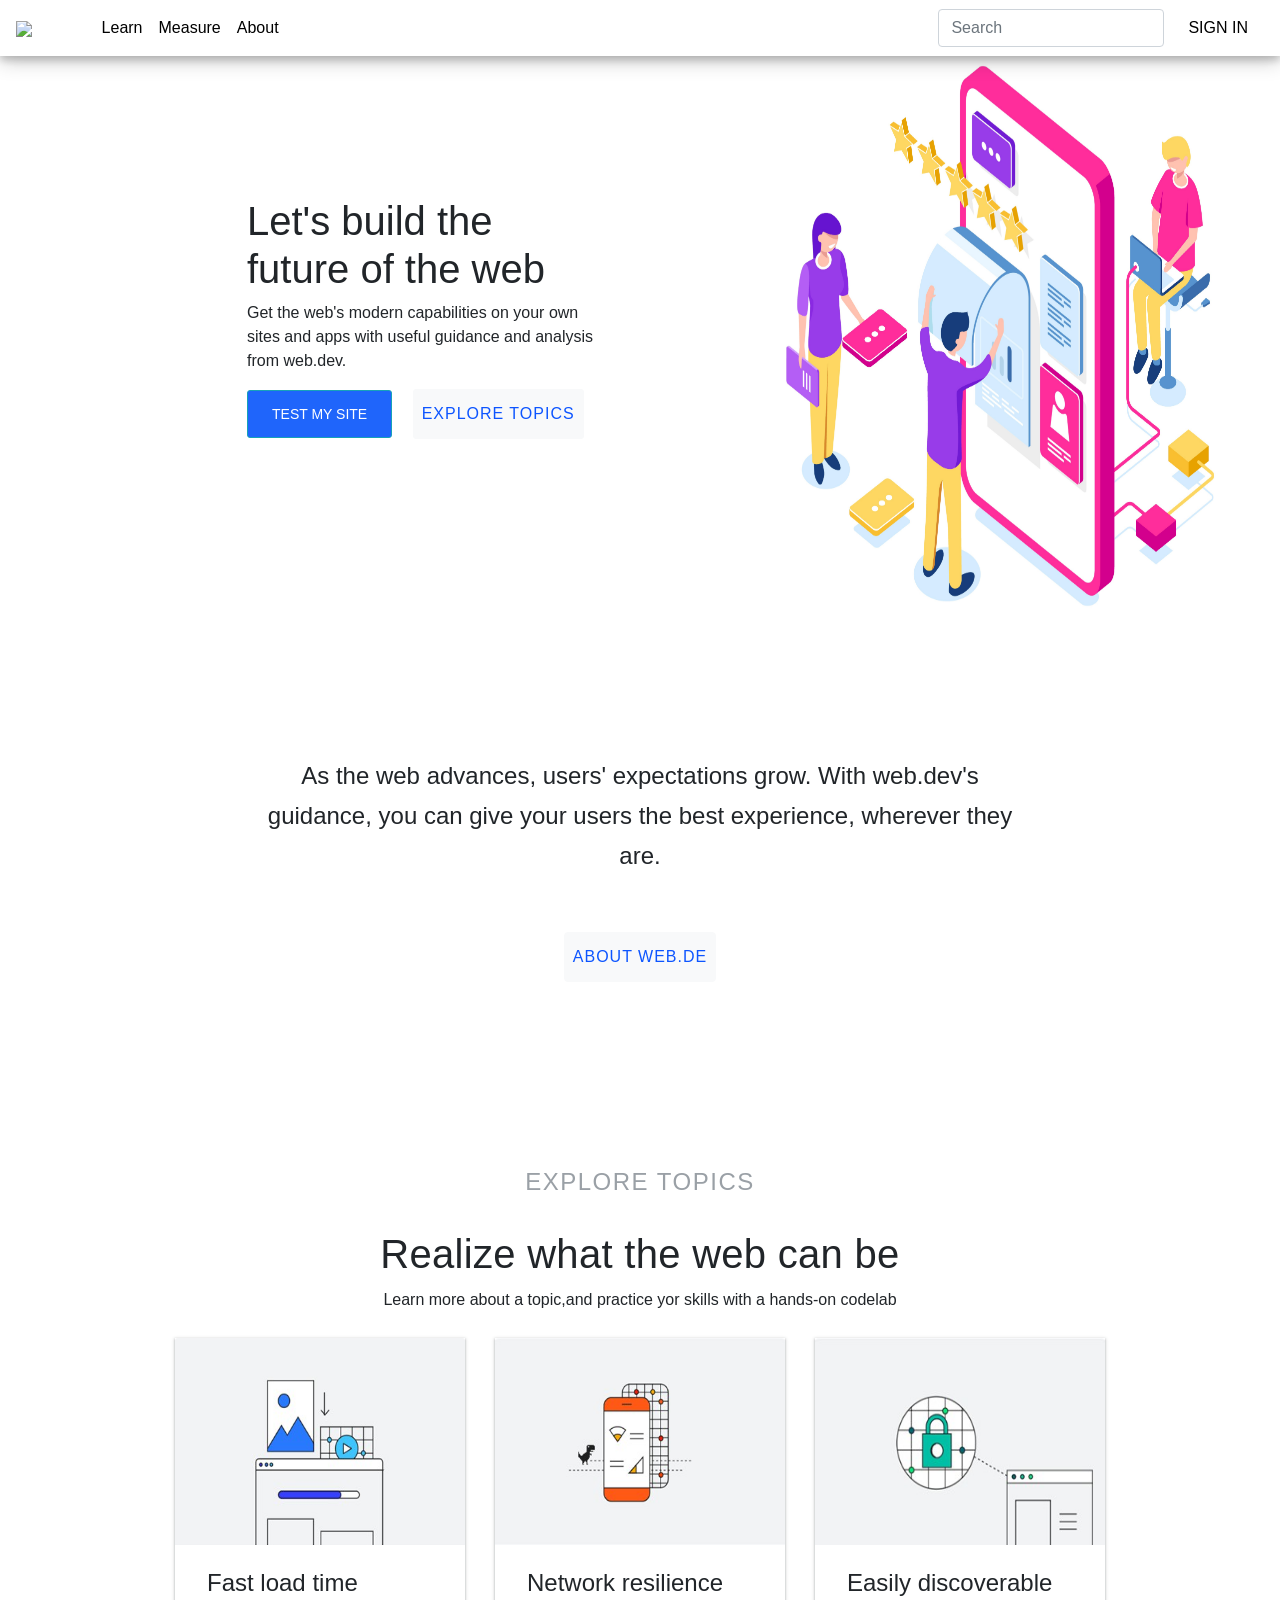
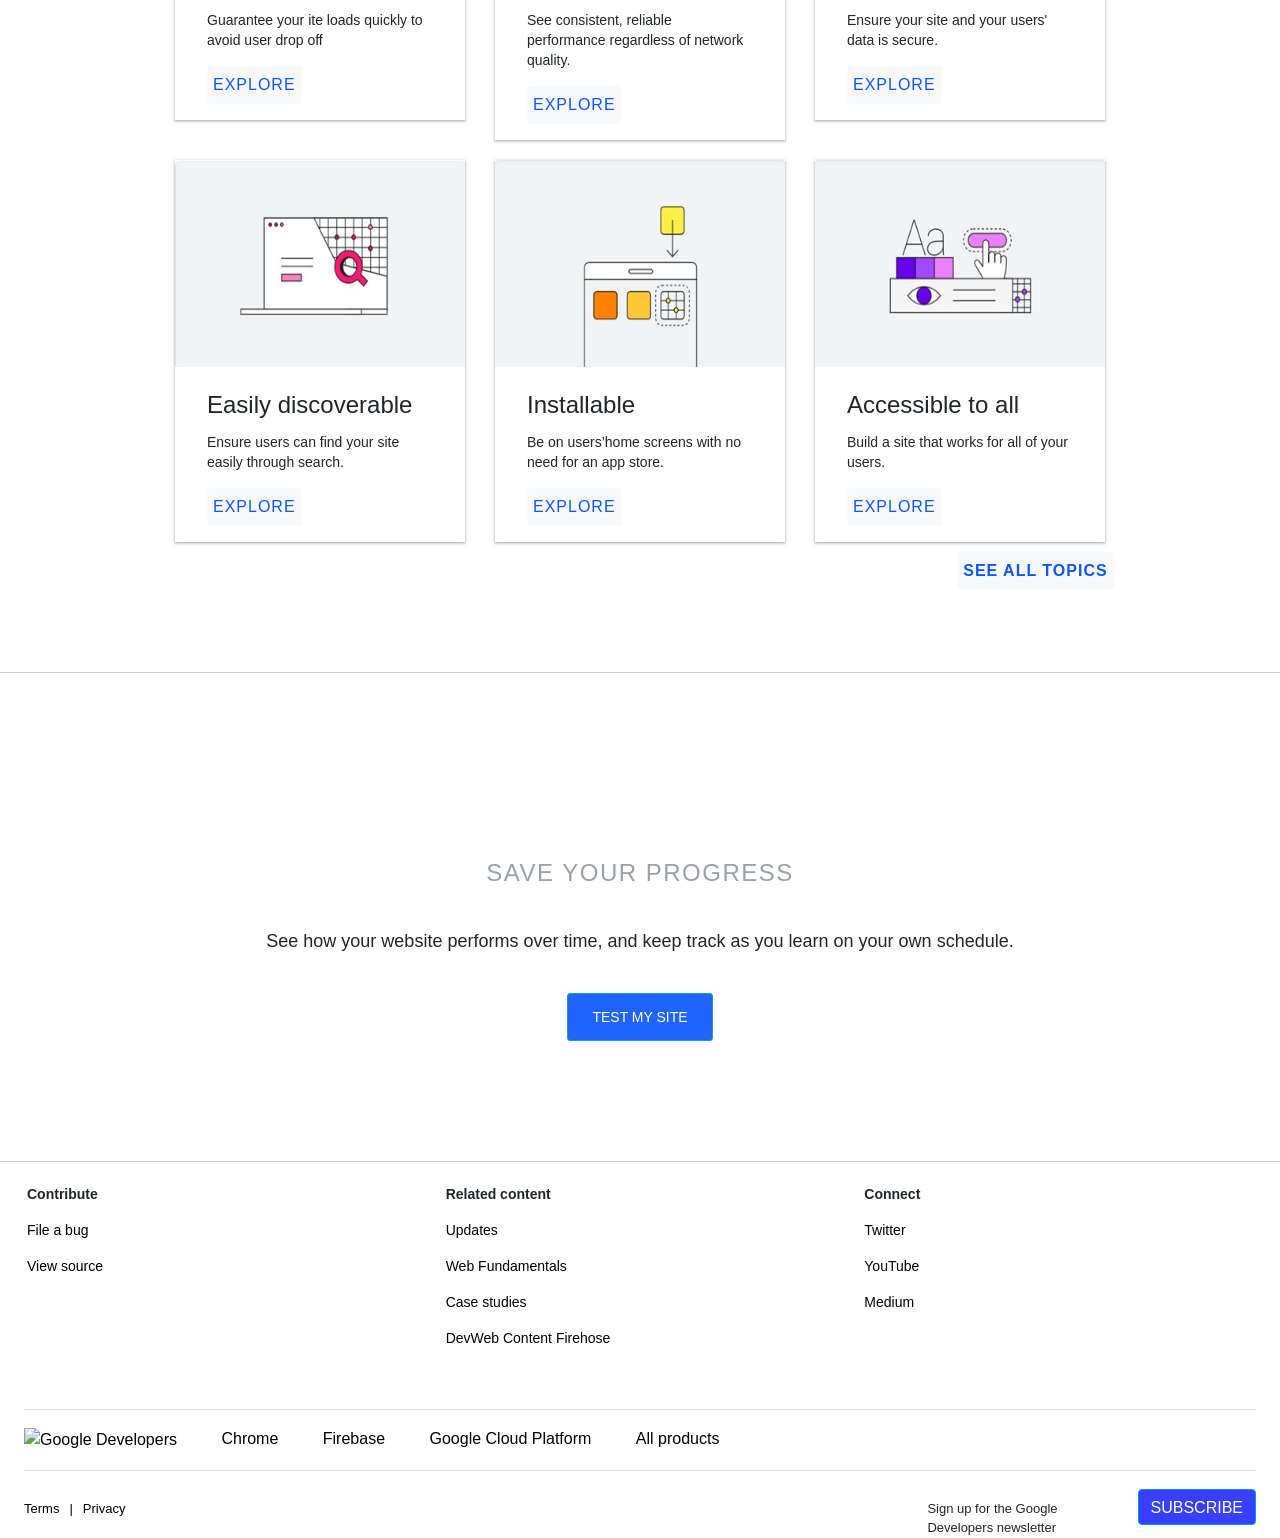
==== commit 5d26e200: "." ====
--- a/workshop02_singlepage.html
+++ b/workshop02_singlepage.html
@@ -9,17 +9,22 @@
     <script src="https://ajax.googleapis.com/ajax/libs/jquery/3.3.1/jquery.min.js"></script>
     <script src="https://cdnjs.cloudflare.com/ajax/libs/popper.js/1.14.7/umd/popper.min.js"></script>
     <script src="https://maxcdn.bootstrapcdn.com/bootstrap/4.3.1/js/bootstrap.min.js"></script>
-    <link rel="stylesheet" href="./styles.css">
-    <link rel="stylesheet" media="mediatype and|not|only (expressions)" href="test.css">
+    <link rel="stylesheet" href="https://cdnjs.cloudflare.com/ajax/libs/font-awesome/4.7.0/css/font-awesome.min.css">
+    <link href="https://fonts.googleapis.com/icon?family=Material+Icons" rel="stylesheet">
+    <link rel="stylesheet" href="./css/home.css">
     <title>Document</title>
 </head>
 
 <body>
-    <nav class="navbar recponsive navbar-expand-lg test">
-        <img src="https://www.gstatic.com/devrel-devsite/vce97f98adf2db1ad785f4ccc90acabc99fc5d0ff04296926dcad5195c6971ff8/web/images/lockup.svg"
-            class="devsite-site-logo">
-        <button class="navbar-toggler navbar-toggler-right" type="button" data-toggle="collapse" data-target="#navb">
-            <span class="navbar-toggler-icon"></span>
+    <nav class="navbar navbar-expand-lg ">
+        <a href="./workshop02_singlepage.html">
+            <img src="https://www.gstatic.com/devrel-devsite/vf2c4ef0d44527f056856a39978a8abe9c314ecfe03120ff2c73cbf0ecdfbe4b1/web/images/lockup.svg"
+                class="devsite-site-logo">
+        </a>
+        <button class="navbar-toggler" type="button" data-toggle="collapse" data-target="#navb">
+            <span class="navbar-toggler-icon"><i class="material-icons">
+                    dehaze
+                </i></span>
         </button>
         <div class="collapse navbar-collapse" id="navb">
             <ul class="navbar-nav mr-auto nav-menu">
@@ -27,21 +32,20 @@
                     <a class="nav-link" href="#">Learn</a>
                 </li>
                 <li class="nav-item">
-                    <a class="nav-link" href="#">Measure</a>
+                    <a class="nav-link" href="./workshop02.html">Measure</a>
                 </li>
                 <li class="nav-item">
-                    <a class="nav-link " href="#">About</a>
+                    <a class="nav-link" href="./workshop02_singlepage-about.html">About</a>
                 </li>
-                <a href="javascript:void(0);" style="font-size:15px;" class="icon" onclick="myFunction()">☰</a>
             </ul>
-            <form class="form-inline my-2 my-lg-0">
+            <form class="form-inline my-2 my-lg-0 search-inp">
                 <input class="form-control mr-sm-2 focuslong" type="text" placeholder="Search">
                 <a class="nav-link " href="#">SIGN IN</a>
             </form>
         </div>
     </nav>
     <div class="row">
-        <div class="col-sm-7 content-left">
+        <div class="col-md-7 content-left">
             <h1 class="textbody">Let's build the future of the web</h1>
             <div>
                 <p class="textbody">
@@ -54,160 +58,156 @@
                 <button type="button" class="btn btn-default btn-light">EXPLORE TOPICS</button>
             </div>
         </div>
-        <div class="col-sm-5 content-right">
-            <img class="imgh" src="img7.jpg">
-        </div>
-    </div>
-    <div class="text-main mainbody content-main">
+        <div class="col-md-5 content-right">
+            <img class="imgh" src="./img/img7.jpg">
+        </div>
+    </div>
+    <div class="text-main">
         <p class="main-text">As the web advances, users' expectations grow. With web.dev's guidance, you can give your
             users the best experience, wherever they are.</p>
         <button type="button" class="btn btn-light">ABOUT WEB.DE</button>
-
-    </div>
-    <div class="main-top bodypad">
-        <h2 class="texttopics content-top">Explore topics</h2>
+    </div>
+    <div class="main-top">
+        <h2 class="texttopics">Explore topics</h2>
         <h1 class="textTop">Realize what the web can be</h1>
-        <p style="padding-left: 406px;">Learn more about a topic,and practice yor skills with a hands-on codelab</p>
+        <p>Learn more about a topic,and practice yor skills with a hands-on codelab</p>
         <div class="row card-row ">
-            <div class="col-md-1">
-            </div>
-            <div class="col-sm-3 card-hover">
-                <img class="card-img-top " src="img1.jpg">
-                <div class="card-body">
-                    <h4 class="card-title">Fast load time</h4>
-                    <p class="card-text">Guarantee your ite loads quickly to avoid user drop off</p>
-                    <button type="button" class="btn btn-light textCard">EXPLORE</button>
-                </div>
-            </div>
-            <div class="col-sm-3 card-hover">
-                <img class="card-img-top" src="img2.jpg">
-                <div class="card-body">
-                    <h4 class="card-title">Network resilience</h4>
-                    <p class="card-text">See consistent, reliable performance regardless of network quality.</p>
-                    <button type="button" class="btn btn-light textCard">EXPLORE</button>
-                </div>
-            </div>
-            <div class="col-sm-3 card-hover">
-                <img class="card-img-top" src="img3.jpg">
-                <div class="card-body">
-                    <h4 class="card-title">Easily discoverable</h4>
-                    <p class="card-text">Ensure your site and your users' data is secure.</p>
-                    <button type="button" class="btn btn-light textCard">EXPLORE</button>
-                </div>
-            </div>
-        </div>
-        <div class="row card-row ">
-            <div class="col-sm-1"></div>
-            <div class="col-sm-3 card-hover">
-                <img class="card-img-top" src="img4.jpg">
-                <div class="card-body">
-                    <h4 class="card-title">Easily discoverable</h4>
-                    <p class="card-text">Ensure users can find your site easily through search.</p>
-                    <button type="button" class="btn btn-light textCard">EXPLORE</button>
-                </div>
-            </div>
-            <div class="col-sm-3 card-hover ">
-                <img class="card-img-top" src="img5.jpg">
-                <div class="card-body">
-                    <h4 class="card-title">Installable</h4>
-                    <p class="card-text">Be on users’home screens with no need for an app store.</p>
-                    <button type="button" class="btn btn-light textCard">EXPLORE</button>
-                </div>
-            </div>
-            <div class="col-sm-3 card-hover">
-                <img class="card-img-top" src="img6.jpg">
-                <div class="card-body">
-                    <h4 class="card-title">Accessible to all</h4>
-                    <p class="card-text">Build a site that works for all of your users.</p>
-                    <button type="button" class="btn btn-light textCard">EXPLORE</button>
-                </div>
-            </div>
-        </div>
-        <div class="row">
-            <div class="col-sm-10 btnfoot">
-
-                <button type="button" class="btn btn-light textCard  "><b>SEE ALL TOPICS</b></button>
-            </div>
-        </div>
-        <div class="bodyPad">
-            <hr>
-        </div>
-        <div>
-            <h2 class="texttopics top">SAVE YOUR PROGRESS</h2>
-            <p class="footText">See how your website performs over time, and keep track as you learn on your own
-                schedule.</p>
-        </div>
+            <div class="col-md-4">
+                <div class="card-hover">
+                    <img class="card-img-top " src="./img/img1.jpg">
+                    <div class="card-body">
+                        <h4 class="card-title">Fast load time</h4>
+                        <p class="card-text">Guarantee your ite loads quickly to avoid user drop off</p>
+                        <button type="button" class="btn btn-light textCard">EXPLORE</button>
+                    </div>
+                </div>
+            </div>
+            <div class="col-md-4">
+                <div class="card-hover">
+                    <img class="card-img-top" src="./img/img2.jpg">
+                    <div class="card-body">
+                        <h4 class="card-title">Network resilience</h4>
+                        <p class="card-text">See consistent, reliable performance regardless of network quality.</p>
+                        <button type="button" class="btn btn-light textCard">EXPLORE</button>
+                    </div>
+                </div>
+            </div>
+            <div class="col-md-4">
+                <div class="card-hover">
+                    <img class="card-img-top" src="./img/img3.jpg">
+                    <div class="card-body">
+                        <h4 class="card-title">Easily discoverable</h4>
+                        <p class="card-text">Ensure your site and your users' data is secure.</p>
+                        <button type="button" class="btn btn-light textCard">EXPLORE</button>
+                    </div>
+                </div>
+            </div>
+        </div>
+        <div class="row card-row">
+            <div class="col-md-4">
+                <div class="card-hover">
+                    <img class="card-img-top" src="./img/img4.jpg">
+                    <div class="card-body">
+                        <h4 class="card-title">Easily discoverable</h4>
+                        <p class="card-text">Ensure users can find your site easily through search.</p>
+                        <button type="button" class="btn btn-light textCard">EXPLORE</button>
+                    </div>
+                </div>
+            </div>
+            <div class="col-md-4">
+                <div class="card-hover">
+                    <img class="card-img-top" src="./img/img5.jpg">
+                    <div class="card-body">
+                        <h4 class="card-title">Installable</h4>
+                        <p class="card-text">Be on users’home screens with no need for an app store.</p>
+                        <button type="button" class="btn btn-light textCard">EXPLORE</button>
+                    </div>
+                </div>
+            </div>
+            <div class="col-md-4">
+                <div class="card-hover">
+                    <img class="card-img-top" src="./img/img6.jpg">
+                    <div class="card-body">
+                        <h4 class="card-title">Accessible to all</h4>
+                        <p class="card-text">Build a site that works for all of your users.</p>
+                        <button type="button" class="btn btn-light textCard">EXPLORE</button>
+                    </div>
+                </div>
+            </div>
+        </div>
+        <div class="btn-right">
+            <button type="button" class="btn btn-light textCard"><b>SEE ALL TOPICS</b></button>
+        </div>
+    </div>
+    <div class="main-top">
+        <h2 class="texttopics">SAVE YOUR PROGRESS</h2>
+        <p class="foottext">See how your website performs over time, and keep track as you learn on your own
+            schedule.</p>
         <div class="btntxt">
             <button type="button" class="btn btn-info btnText ">TEST MY SITE</button>
-
-        </div>
-        <div class="hrTop">
-            <hr>
-        </div>
-        <div class="row textCon">
-            <div class="col-sm-4">
-                <div>
-                    <b>Contribute</b>
-                </div>
-                <div class="textLink">
-                    <a href="#">File a bug</a>
-                </div>
-                <div class="textLink">
-                    <a href="#">View source</a>
-                </div>
-            </div>
-            <div class="col-sm-4">
-                <div>
-                    <b>Related content</b>
-                </div>
-                <div class="textLink">
-                    <a href="#">Updates</a>
-                </div>
-                <div class="textLink">
-                    <a href="#">Web Fundamentals</a>
-                </div>
-                <div class="textLink">
-                    <a href="#">Case studies</a>
-                </div>
-                <div class="textLink">
-                    <a href="#">DevWeb Content Firehose</a>
-                </div>
-            </div>
-            <div class="col-sm-4">
-                <div>
-                    <b>Connect</b>
-                </div>
-                <div class="textLink">
-                    <a href="#">Twitter</a>
-                </div>
-                <div class="textLink">
-                    <a href="#">YouTube</a>
-                </div>
-                <div class="textLink">
-                    <a href="#">Medium</a>
-                </div>
-
-            </div>
-        </div>
-        <div class="footer">
-            <hr>
-            <div>
-                <a href="#"><img
-                        src="https://developers.google.com/_static/1b4cdcc832/images/redesign-14/lockup-color.png"
-                        class="devsite-site-logo" alt="Google Developers"></a>
-                <a class="padfoot" href="#">Chrome</a>
-                <a class="padfoot" href="#">Firebase</a>
-                <a class="padfoot" href="#">Google Cloud Platform</a>
-                <a class="padfoot" href="#">All products</a>
-            </div>
-            <hr>
-        </div>
-        <div class="foot">
-            <a href="#" class="link-group">Terms</a>
-            <a href="#">Privacy</a>
-            <span class="ft">Sign up for the Google Developers newsletter</span>
-            <button type="button" class="btn btntext">SUBSCRIBE</button>
-        </div>
+        </div>
+    </div>
+    <div class="row textCon">
+        <div class="col-md-4">
+            <div>
+                <b>Contribute</b>
+            </div>
+            <div class="textLink">
+                <a href="#">File a bug</a>
+            </div>
+            <div class="textLink">
+                <a href="#">View source</a>
+            </div>
+        </div>
+        <div class="col-md-4">
+            <div>
+                <b>Related content</b>
+            </div>
+            <div class="textLink">
+                <a href="#">Updates</a>
+            </div>
+            <div class="textLink">
+                <a href="#">Web Fundamentals</a>
+            </div>
+            <div class="textLink">
+                <a href="#">Case studies</a>
+            </div>
+            <div class="textLink">
+                <a href="#">DevWeb Content Firehose</a>
+            </div>
+        </div>
+        <div class="col-md-4">
+            <div>
+                <b>Connect</b>
+            </div>
+            <div class="textLink">
+                <a href="#">Twitter</a>
+            </div>
+            <div class="textLink">
+                <a href="#">YouTube</a>
+            </div>
+            <div class="textLink">
+                <a href="#">Medium</a>
+            </div>
+        </div>
+    </div>
+    <div class="footer">
+        <hr>
+        <div>
+            <a href="#"><img src="https://developers.google.com/_static/1b4cdcc832/images/redesign-14/lockup-color.png"
+                    class="devsite-site-logo" alt="Google Developers"></a>
+            <a class="padfoot" href="#">Chrome</a>
+            <a class="padfoot" href="#">Firebase</a>
+            <a class="padfoot" href="#">Google Cloud Platform</a>
+            <a class="padfoot" href="#">All products</a>
+        </div>
+        <hr>
+    </div>
+    <div class="foot">
+        <a href="#" class="link-group">Terms</a>
+        <a href="#">Privacy</a>
+        <span class="ft">Sign up for the Google Developers newsletter</span>
+        <button type="button" class="btn btntext">SUBSCRIBE</button>
     </div>
 </body>
 
--- a/css/home.css
+++ b/css/home.css
@@ -0,0 +1,640 @@
+a {
+    color: black;
+}
+
+a:hover {
+    color: blue;
+    text-decoration: none;
+}
+
+.navbar {
+    position: fixed;
+    background-color: #fff;
+    z-index: 1;
+    width: 100%;
+    top: 0;
+    border-width: 0 0 1px;
+    box-shadow: 0 4px 8px 0 rgba(0, 0, 0, 0.2), 0 6px 20px 0 rgba(0, 0, 0, 0.19);
+}
+
+.nav-menu {
+    margin-left: 5%;
+}
+
+.content-left {
+    padding: 15% 0 0 20%;
+}
+
+.textbody {
+    width: 70%;
+}
+
+.btn {
+    background-color: #1f65fb;
+    color: #fff;
+    height: 36px;
+    width: 106;
+}
+
+.btnText {
+    height: 49px;
+    background-color: #1f65fb;
+    color: #fff;
+    font: 500 14px/36px Roboto, sans-serif;
+    padding: 16px 24px;
+    text-transform: uppercase;
+    line-height: 1;
+    width: auto;
+    height: auto;
+    border-radius: 3px;
+}
+
+.btntext:hover {
+    color: #fff;
+    background-color: #1F65FB;
+}
+
+.btn-default {
+    color: #333;
+    background-color: #fff;
+    border-color: #ccc;
+    margin-left: 16px;
+    padding: 16px 24px;
+    text-transform: uppercase;
+    line-height: 1;
+    width: auto;
+    height: auto;
+    border-radius: 3px;
+}
+
+.btn-default:hover {
+    color: #8240FF;
+    background-color: #DEE8FF;
+}
+
+.main-text {
+    font: 300 24px/40px Google Sans, sans-serif;
+    margin: 16px 0;
+    padding: 40px;
+}
+
+.text-main {
+    text-align: center;
+    margin-left: auto;
+    margin-right: auto;
+    width: 65%;
+}
+
+.btn-light {
+    color: #0D55FF;
+    background-color: #f8f9fa;
+    border-color: #f8f9fa;
+    padding: 16px 8px;
+    letter-spacing: 1px;
+    line-height: 1;
+    height: auto;
+    width: auto;
+}
+
+.btn-light:hover {
+    color: #7140FF;
+}
+
+.main-top {
+    text-align: center;
+    padding-top: 120px;
+    padding-bottom: 120px;
+    border-bottom: 1px solid #ccc;
+}
+
+.texttopics {
+    font: 500 12px/10px Roboto, sans-serif;
+    letter-spacing: 1.5px;
+    text-transform: uppercase;
+    color: #9aa0a6;
+}
+
+.textTop {
+    font: Google Sans, sans-serif;
+    letter-spacing: 0.29px;
+    margin: 10px;
+}
+
+.btn-right {
+    float: right;
+    margin-right: 13%;
+}
+
+.cardPad {
+    margin-left: 194;
+}
+
+.card-body {
+    -ms-flex: 1 1 auto;
+    flex: 1 1 auto;
+    padding: 24px 32px 16px;
+    margin: 0;
+    font-family: font 400 16px/24px Roboto, sans-serif;
+    font-size: 14px;
+    font-weight: 400;
+    line-height: 20px;
+    color: #212529;
+    text-align: left;
+}
+
+.card-title {
+    margin-bottom: .75rem;
+}
+
+h4 {
+    font-size: 1.5rem;
+}
+
+.p {
+    margin-top: 0;
+    margin-bottom: 1rem;
+}
+
+.textCard {
+    padding: 10px 5px 10px;
+}
+
+.card-img-top {
+    max-width: 100%;
+    width: 100%;
+    height: 207px;
+    border-top-left-radius: calc(.25rem - 1px);
+    border-top-right-radius: calc(.25rem - 1px);
+}
+
+.imgh {
+    height: 700px;
+    max-width: 100%;
+}
+
+.textcard {
+    padding: 0;
+}
+
+.card-row {
+    width: 80%;
+    margin-left: auto;
+    margin-right: auto;
+    padding-left: 32px;
+    padding-right: 32px;
+}
+
+.card-hover {
+    box-shadow: 0 1px 2px 0 rgba(60, 64, 67, .3), 0 1px 3px 1px rgba(60, 64, 67, .15);
+    margin: 10px 0;
+}
+
+.cardbody {
+    padding-left: 32px;
+    padding-right: 32px;
+}
+
+.btnfoot {
+    text-align: right;
+    padding-right: 24px;
+    margin-top: 5px;
+}
+
+.bodyPad {
+    padding-top: 120px;
+    padding-bottom: 120px;
+}
+
+.bodypad {
+    padding-top: 120px;
+    padding-bottom: 24px;
+}
+
+.hr {
+    margin: 48px 0 72px;
+    border: 0;
+    height: 1px;
+    width: 100%;
+    background: #dadce0;
+}
+
+.top {
+    padding-top: 80px;
+}
+
+.footText {
+    max-width: 505px;
+    font: 300 24px/40px Google Sans, sans-serif;
+    text-align: center;
+    margin: 16px 0 24px;
+    /* margin-left: 420px;*/
+}
+
+.foottext {
+    text-align: center;
+    font: 400 18px/1.7777777778 "Roboto", sans-serif;
+    margin-top: 36px;
+    margin-bottom: 36px;
+}
+
+.btntext:hover {
+    color: white;
+    background-color: #039be5;
+}
+
+.btntext {
+    color: #fff;
+    background-color: #3740FF;
+    border-color: #039be5;
+}
+
+.btnlast {
+    color: #fff;
+    background-color: #3740FF;
+    border-color: #039be5;
+    font: 500 12px/36px Roboto, sans-serif, bold;
+    padding: 0 16px;
+    text-transform: uppercase;
+}
+
+.btnlast:hover {
+    color: white;
+    background-color: #039be5;
+}
+
+.btntxt {
+    font: 500 13px/36px Roboto, sans-serif;
+    text-align: center;
+}
+
+.hrTop {
+    margin-top: 121px;
+}
+
+.textCon {
+    font: 500 14px/16px Roboto, sans-serif;
+    margin: 0px;
+    padding: 24px 12px;
+}
+
+.textLink {
+    margin-top: 20px;
+    font: 16px;
+}
+
+.devsite-site-logo {
+    height: 32px;
+    margin: 2px 0;
+}
+
+.footer {
+    margin: 0 24px;
+    padding: 23px 0 2px;
+}
+
+.padfoot {
+    margin-left: 40px;
+    font: 16px;
+}
+
+.borderR {
+    margin: 8px 8px;
+}
+
+.foot {
+    display: flex;
+    justify-content: space-between;
+    align-items: baseline;
+    margin: 0 24px;
+    font-size: 13px;
+}
+
+.link-group::after {
+    content: "|";
+    margin: 0 10px;
+}
+
+.btnText:hover {
+    color: white;
+    background-color: #039be5;
+}
+
+.search {
+    position: absolute;
+    right: -80px;
+    transition: 0.3s;
+    padding: 15px;
+    width: 100px;
+    text-decoration: none;
+    font-size: 20px;
+    color: gray;
+    border-radius: 0 5px 5px 0;
+}
+
+.focuslong {
+    width: 100px;
+    transition: width 2s;
+}
+
+.text {
+    margin-left: 274px;
+    line-height: 2;
+}
+
+.focuslong:focus {
+    width: 500px;
+}
+
+.navbar .icon {
+    display: none;
+}
+
+.texttopics {
+    font: 400 24px/1.3333333333 "Roboto", sans-serif;
+    text-transform: uppercase;
+    margin-top: 64px;
+    margin-bottom: 32px;
+}
+
+.btntext {
+    color: #fff;
+    background-color: #3740FF;
+    border-color: #039be5;
+}
+
+.btntext:hover {
+    color: white;
+    background-color: #039be5;
+}
+
+.devsite-site-logo {
+    height: 32px;
+    margin: 2px 0;
+}
+
+.link-group::after {
+    content: "|";
+    margin: 0 10px;
+}
+
+.focuslong:focus {
+    width: 500px;
+}
+
+.ft {
+    margin-left: 802px;
+    margin-right: 16px;
+}
+
+@media only screen and (max-width: 375px) {
+    .search-inp {
+        display: none;
+    }
+    .textbody {
+        margin: 0px 0px 20%;
+    }
+    .imgh {
+        display: none;
+    }
+    .textLink {
+        text-align: left;
+    }
+    .footText {
+        max-width: 505px;
+        font: 300 24px/40px Google Sans, sans-serif;
+        text-align: center;
+        margin: 16px 0 24px;
+        margin-left: 0px;
+    }
+    .topnav a:not(:first-child) {
+        display: none;
+    }
+    .topnav a.icon {
+        float: left;
+        display: block;
+        background-color: black;
+    }
+    a {
+        color: black;
+    }
+    a:hover {
+        color: blue;
+        text-decoration: none;
+    }
+    .topnav.responsive {
+        position: relative;
+    }
+    .topnav.responsive .icon {
+        position: absolute;
+        left: 0;
+        top: 0;
+    }
+    .topnav.responsive a {
+        float: none;
+        display: block;
+        text-align: left;
+    }
+    .navbar {
+        width: 375px;
+        position: fixed;
+        background-color: #fff;
+        z-index: 1;
+        width: 100%;
+        top: 0;
+        border-width: 0 0 1px;
+        box-shadow: 0 4px 8px 0 rgba(0, 0, 0, 0.2), 0 6px 20px 0 rgba(0, 0, 0, 0.19);
+    }
+    .nav-menu {
+        margin-left: 5%;
+    }
+    .imgh {
+        height: 292px;
+        width: 350px;
+        right: 5px;
+    }
+    .txthead {
+        font: 400 24px/32px Google Sans, sans-serif;
+    }
+    .body {
+        padding: 80px 16px;
+    }
+    .btnText {
+        height: 49px;
+        background-color: #1f65fb;
+        color: #fff;
+        font: 500 14px/36px Roboto, sans-serif;
+        padding: 16px 24px;
+        text-transform: uppercase;
+        line-height: 1;
+        width: auto;
+        height: auto;
+        border-radius: 3px;
+        margin: 16px 0 0;
+    }
+    .btn {
+        background-color: #1f65fb;
+        color: #fff;
+        height: 49px;
+        width: 80%;
+    }
+    .btn-light {
+        color: #0D55FF;
+        background-color: #f8f9fa;
+        border-color: #f8f9fa;
+        padding: 16px 24px;
+        letter-spacing: 1px;
+        line-height: 1;
+        height: 49px;
+        width: 100%;
+        margin: 16px 0 0;
+    }
+    .btn-light:hover {
+        color: #7140FF;
+    }
+    .textbody {
+        font: 300 24px/40px Google Sans, sans-serif;
+        margin: 16px 0;
+        text-align: center;
+    }
+    .texttopics {
+        font: 400 24px/1.3333333333 "Roboto", sans-serif;
+        text-transform: uppercase;
+        margin-top: 64px;
+        margin-bottom: 32px;
+    }
+    .textTop {
+        font: Google Sans, sans-serif;
+        letter-spacing: 0.29px;
+        margin: 16px 0;
+        text-align: center;
+    }
+    .textP {
+        margin: 16px 0 32px;
+        text-align: center;
+    }
+    .card-row {
+        margin-left: auto;
+        margin-right: auto;
+        padding-left: 32px;
+        padding-right: 32px;
+    }
+    .card-hover {
+        box-shadow: 0 1px 2px 0 rgba(60, 64, 67, .3), 0 1px 3px 1px rgba(60, 64, 67, .15);
+        margin: 10px 0;
+    }
+    .card-img-top {
+        max-width: 100%;
+        width: 100%;
+        height: 207px;
+        border-top-left-radius: calc(.25rem - 1px);
+        border-top-right-radius: calc(.25rem - 1px);
+    }
+    .card-body {
+        -ms-flex: 1 1 auto;
+        flex: 1 1 auto;
+        padding: 24px 32px 16px;
+        margin: 0;
+        font-family: font 400 16px/24px Roboto, sans-serif;
+        font-size: 14px;
+        font-weight: 400;
+        line-height: 20px;
+        color: #212529;
+        text-align: left;
+    }
+    .card-title {
+        margin-bottom: .75rem;
+    }
+    .textcard {
+        padding: 0;
+    }
+    .btn-light {
+        color: #0D55FF;
+        background-color: #f8f9fa;
+        border-color: #f8f9fa;
+        padding: 16px 8px;
+        letter-spacing: 1px;
+        line-height: 1;
+        height: 49px;
+        width: 80%;
+    }
+    .btn-light:hover {
+        color: #7140FF;
+    }
+    .textCard {
+        padding: 10px 5px 10px;
+    }
+    .btntxt {
+        margin-left: 100px;
+    }
+    .hr {
+        margin: 48px 0 72px;
+        border: 0;
+        height: 1px;
+        width: 100%;
+        background: #dadce0;
+    }
+    .main-top {
+        text-align: center;
+        padding-top: 120px;
+        padding-bottom: 120px;
+        border-bottom: 1px solid #ccc;
+    }
+    .footText {
+        max-width: 505px;
+        font: 300 24px/40px Google Sans, sans-serif;
+        text-align: center;
+        margin: 16px 0 24px;
+        /* margin-left: 420px;*/
+    }
+    .btnTxt {
+        font: 500 13px/36px Roboto, sans-serif;
+        text-align: center;
+    }
+    .textCon {
+        font: 500 14px/16px Roboto, sans-serif;
+        margin: 0px;
+        padding: 24px 12px;
+    }
+    .txtF {
+        padding: 24px 14px;
+    }
+    .textLink {
+        padding: 8px 0px;
+        font: 14px/16px Roboto, sans-serif;
+        display: block;
+    }
+    .padfoot {
+        padding: 8px 0px;
+        font: 14px/16px Roboto, sans-serif;
+        display: block;
+    }
+    .boxgoogle {
+        padding: 23px 0px 24px;
+        margin: 0px 16px;
+        font: 14px/16px Roboto, sans-serif;
+    }
+    .foot {
+        margin: 0px 24px;
+        font-size: 13px;
+    }
+    .textCard {
+        padding: 10px 5px 10px;
+    }
+    .ft {
+        margin-left: 0px;
+        width: 200px;
+    }
+    .imgGle {
+        margin: 0px 0px 16px;
+        max-width: 185px;
+    }
+    .btntext:hover {
+        color: white;
+        background-color: #039be5;
+    }
+    .btntext {
+        color: #fff;
+        background-color: #3740FF;
+        border-color: #039be5;
+    }
+}
